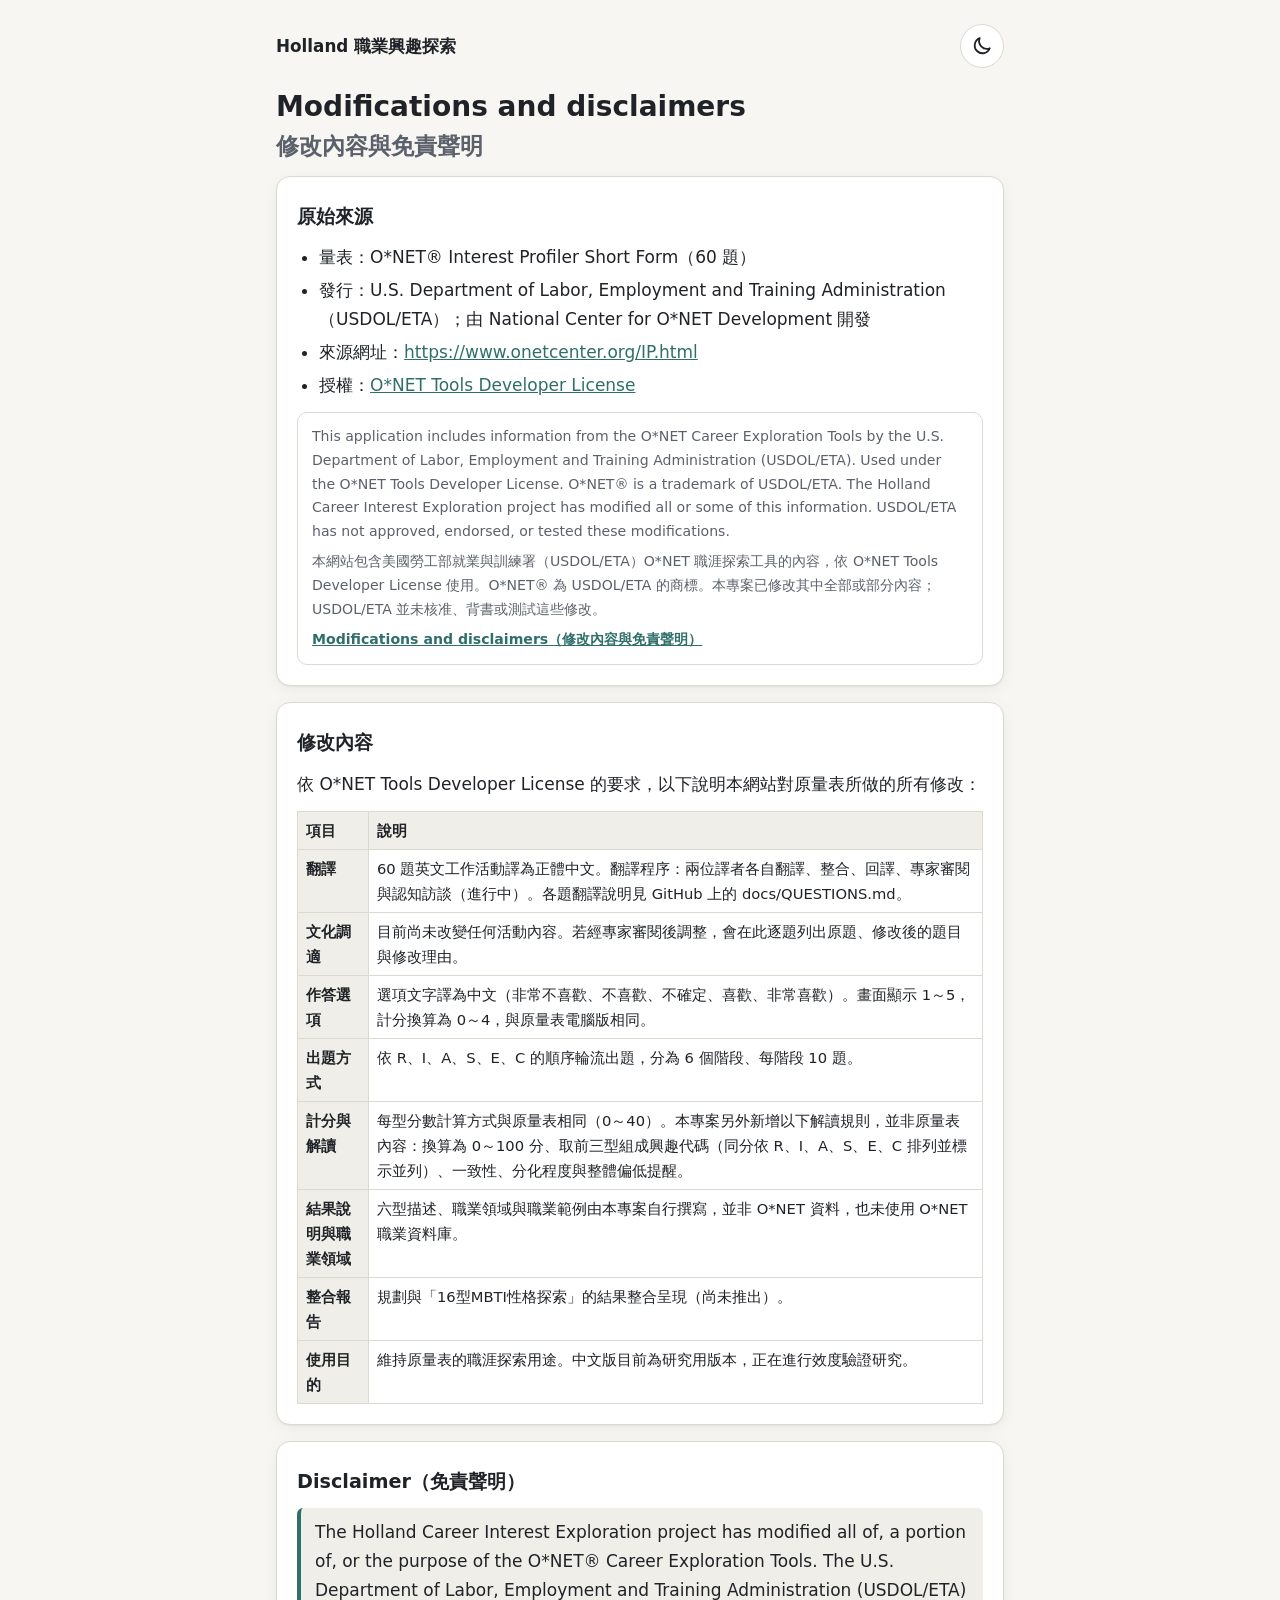
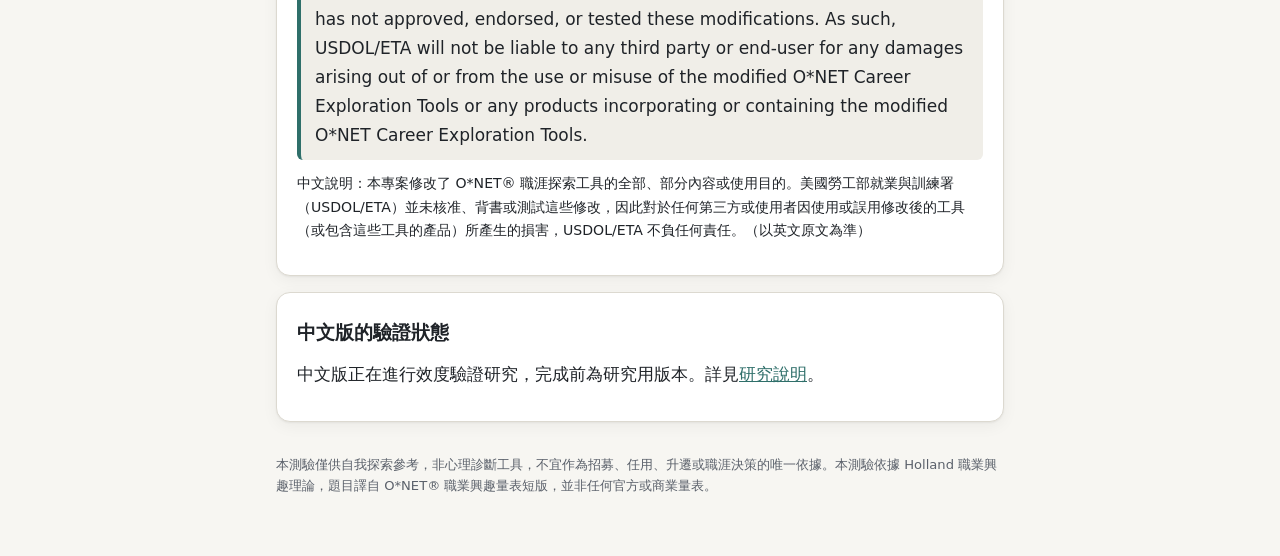
==== modifications.html @ e3d5d8a1 "建立 Holland 職業興趣探索研究用版本 - 題庫：O*NET Interest Profiler 短版 60 題，譯者一的中文翻譯（英文原文已逐題比對官方 PDF） - 譯者二翻譯表（僅英文原題" ====
<!doctype html>
<html lang="zh-Hant-TW">
<head>
  <meta charset="utf-8">
  <meta name="viewport" content="width=device-width, initial-scale=1">
  <!-- 研究用版本：效度驗證完成前不供搜尋引擎收錄 -->
  <meta name="robots" content="noindex, nofollow">
  <title>修改內容與免責聲明｜Holland 職業興趣探索</title>
  <link rel="icon" href="data:image/svg+xml,%3Csvg xmlns=%27http://www.w3.org/2000/svg%27 viewBox=%270 0 64 64%27%3E%3Crect width=%2764%27 height=%2764%27 rx=%2714%27 fill=%27%232c5e9e%27/%3E%3Ctext x=%2732%27 y=%2744%27 font-size=%2734%27 font-family=%27Arial,sans-serif%27 font-weight=%27700%27 fill=%27white%27 text-anchor=%27middle%27%3EH%3C/text%3E%3C/svg%3E">
  <meta name="theme-color" content="#2f6f6a">
  <script>
    // 套用使用者選擇的深色／淺色模式（放在樣式表前，避免畫面閃爍）
    try { const t = localStorage.getItem('holland-theme'); if (t === 'light' || t === 'dark') document.documentElement.setAttribute('data-theme', t); } catch (e) {}
  </script>
  <link rel="stylesheet" href="css/style.css?v=20261027-1">
</head>
<body>
  <main class="container doc-page">
    <header class="site-header">
      <a class="site-title" href="index.html">Holland 職業興趣探索</a>
    </header>

    <h1>Modifications and disclaimers<br><small class="muted">修改內容與免責聲明</small></h1>

    <section class="card">
      <h2>原始來源</h2>
      <ul>
        <li>量表：O*NET® Interest Profiler Short Form（60 題）</li>
        <li>發行：U.S. Department of Labor, Employment and Training Administration（USDOL/ETA）；由 National Center for O*NET Development 開發</li>
        <li>來源網址：<a href="https://www.onetcenter.org/IP.html">https://www.onetcenter.org/IP.html</a></li>
        <li>授權：<a href="https://www.onetcenter.org/license_toolsdev.html">O*NET Tools Developer License</a></li>
      </ul>
      <div class="onet-notice small">
        <p lang="en">This application includes information from the O*NET Career Exploration Tools by the U.S. Department of Labor, Employment and Training Administration (USDOL/ETA). Used under the O*NET Tools Developer License. O*NET® is a trademark of USDOL/ETA. The Holland Career Interest Exploration project has modified all or some of this information. USDOL/ETA has not approved, endorsed, or tested these modifications.</p>
        <p>本網站包含美國勞工部就業與訓練署（USDOL/ETA）O*NET 職涯探索工具的內容，依 O*NET Tools Developer License 使用。O*NET® 為 USDOL/ETA 的商標。本專案已修改其中全部或部分內容；USDOL/ETA 並未核准、背書或測試這些修改。</p>
        <p><a href="modifications.html">Modifications and disclaimers（修改內容與免責聲明）</a></p>
      </div>
    </section>

    <section class="card">
      <h2>修改內容</h2>
      <p>依 O*NET Tools Developer License 的要求，以下說明本網站對原量表所做的所有修改：</p>
      <div class="table-scroll">
        <table>
          <thead><tr><th scope="col">項目</th><th scope="col">說明</th></tr></thead>
          <tbody>
            <tr><th scope="row">翻譯</th><td>60 題英文工作活動譯為正體中文。翻譯程序：兩位譯者各自翻譯、整合、回譯、專家審閱與認知訪談（進行中）。各題翻譯說明見 GitHub 上的 docs/QUESTIONS.md。</td></tr>
            <tr><th scope="row">文化調適</th><td>目前尚未改變任何活動內容。若經專家審閱後調整，會在此逐題列出原題、修改後的題目與修改理由。</td></tr>
            <tr><th scope="row">作答選項</th><td>選項文字譯為中文（非常不喜歡、不喜歡、不確定、喜歡、非常喜歡）。畫面顯示 1～5，計分換算為 0～4，與原量表電腦版相同。</td></tr>
            <tr><th scope="row">出題方式</th><td>依 R、I、A、S、E、C 的順序輪流出題，分為 6 個階段、每階段 10 題。</td></tr>
            <tr><th scope="row">計分與解讀</th><td>每型分數計算方式與原量表相同（0～40）。本專案另外新增以下解讀規則，並非原量表內容：換算為 0～100 分、取前三型組成興趣代碼（同分依 R、I、A、S、E、C 排列並標示並列）、一致性、分化程度與整體偏低提醒。</td></tr>
            <tr><th scope="row">結果說明與職業領域</th><td>六型描述、職業領域與職業範例由本專案自行撰寫，並非 O*NET 資料，也未使用 O*NET 職業資料庫。</td></tr>
            <tr><th scope="row">整合報告</th><td>規劃與「16型MBTI性格探索」的結果整合呈現（尚未推出）。</td></tr>
            <tr><th scope="row">使用目的</th><td>維持原量表的職涯探索用途。中文版目前為研究用版本，正在進行效度驗證研究。</td></tr>
          </tbody>
        </table>
      </div>
    </section>

    <section class="card">
      <h2>Disclaimer（免責聲明）</h2>
      <blockquote lang="en">The Holland Career Interest Exploration project has modified all of, a portion of, or the purpose of the O*NET® Career Exploration Tools. The U.S. Department of Labor, Employment and Training Administration (USDOL/ETA) has not approved, endorsed, or tested these modifications. As such, USDOL/ETA will not be liable to any third party or end-user for any damages arising out of or from the use or misuse of the modified O*NET Career Exploration Tools or any products incorporating or containing the modified O*NET Career Exploration Tools.</blockquote>
      <p class="small">中文說明：本專案修改了 O*NET® 職涯探索工具的全部、部分內容或使用目的。美國勞工部就業與訓練署（USDOL/ETA）並未核准、背書或測試這些修改，因此對於任何第三方或使用者因使用或誤用修改後的工具（或包含這些工具的產品）所產生的損害，USDOL/ETA 不負任何責任。（以英文原文為準）</p>
    </section>

    <section class="card">
      <h2>中文版的驗證狀態</h2>
      <p>中文版正在進行效度驗證研究，完成前為研究用版本。詳見<a href="research.html">研究說明</a>。</p>
    </section>

    <footer class="site-footer">
      <p>本測驗僅供自我探索參考，非心理診斷工具，不宜作為招募、任用、升遷或職涯決策的唯一依據。本測驗依據 Holland 職業興趣理論，題目譯自 O*NET® 職業興趣量表短版，並非任何官方或商業量表。</p>
    </footer>
  </main>
  <script src="js/common.js?v=20261027-1"></script>
</body>
</html>
---- css/style.css ----
/* 16型MBTI性格探索 — 共用樣式 */

:root {
  --bg: #f7f6f2;
  --surface: #ffffff;
  --surface-2: #f0eee8;
  --text: #1f2328;
  --text-muted: #5b616b;
  --border: #dcd9d0;
  --accent: #2f6f6a;
  --accent-text: #ffffff;
  --accent-soft: #e3efed;
  --bar-first: #2f6f6a;
  --bar-second: #c98a3d;
  --warn-bg: #fff6e0;
  --warn-text: #6b4e00;
  --missing: #c62828;
  --radius: 14px;
  --shadow: 0 1px 2px rgba(0, 0, 0, 0.05), 0 4px 16px rgba(0, 0, 0, 0.05);
  color-scheme: light;
}

@media (prefers-color-scheme: dark) {
  :root:not([data-theme="light"]) {
    --bg: #15181b;
    --surface: #1e2226;
    --surface-2: #272c31;
    --text: #e8e6e1;
    --text-muted: #a3a9b1;
    --border: #353b42;
    --accent: #6fbdb5;
    --accent-text: #0f1a19;
    --accent-soft: #23393a;
    --bar-first: #6fbdb5;
    --bar-second: #e0a95f;
    --warn-bg: #3a3220;
    --warn-text: #f1d999;
    --missing: #f08080;
    --shadow: none;
    color-scheme: dark;
  }
}

:root[data-theme="dark"] {
  --bg: #15181b;
  --surface: #1e2226;
  --surface-2: #272c31;
  --text: #e8e6e1;
  --text-muted: #a3a9b1;
  --border: #353b42;
  --accent: #6fbdb5;
  --accent-text: #0f1a19;
  --accent-soft: #23393a;
  --bar-first: #6fbdb5;
  --bar-second: #e0a95f;
  --warn-bg: #3a3220;
  --warn-text: #f1d999;
  --missing: #f08080;
  --shadow: none;
  color-scheme: dark;
}

* { box-sizing: border-box; }

[hidden] { display: none !important; }

html { -webkit-text-size-adjust: 100%; }

body {
  margin: 0;
  background: var(--bg);
  color: var(--text);
  font-family: "PingFang TC", "Noto Sans TC", "Microsoft JhengHei", "Heiti TC", system-ui, sans-serif;
  font-size: 17px;
  line-height: 1.7;
}

a { color: var(--accent); }

.container {
  max-width: 760px;
  margin: 0 auto;
  padding: 24px 16px 48px;
}

.site-header {
  display: flex;
  align-items: center;
  justify-content: space-between;
  gap: 12px;
  margin-bottom: 20px;
}

.site-title {
  font-size: 1.05rem;
  font-weight: 700;
  color: var(--text);
  text-decoration: none;
}

.home-header { align-items: flex-start; margin-bottom: 4px; }

.theme-toggle {
  flex-shrink: 0;
  display: inline-flex;
  align-items: center;
  justify-content: center;
  width: 44px;
  height: 44px;
  margin-left: auto;
  border-radius: 50%;
  border: 1px solid var(--border);
  background: var(--surface);
  color: var(--text);
  cursor: pointer;
  -webkit-tap-highlight-color: transparent;
}

h1 { font-size: 1.75rem; line-height: 1.35; margin: 0 0 12px; }
h2 { font-size: 1.2rem; margin: 0 0 10px; }
h3 { font-size: 1.05rem; margin: 16px 0 6px; }
p { margin: 0 0 12px; }
ul { margin: 0 0 12px; padding-left: 1.3em; }
li { margin-bottom: 4px; }

.card {
  background: var(--surface);
  border: 1px solid var(--border);
  border-radius: var(--radius);
  box-shadow: var(--shadow);
  padding: 20px;
  margin-bottom: 16px;
}

.muted { color: var(--text-muted); }
.small { font-size: 0.88rem; }
.center { text-align: center; }

/* 按鈕 */
.btn {
  display: inline-flex;
  align-items: center;
  justify-content: center;
  min-height: 48px;
  padding: 10px 22px;
  border-radius: 999px;
  border: 1px solid var(--accent);
  background: var(--accent);
  color: var(--accent-text);
  font: inherit;
  font-weight: 600;
  text-decoration: none;
  cursor: pointer;
}
.btn:disabled { opacity: 0.45; cursor: not-allowed; filter: none; }
.btn-outline { background: transparent; color: var(--accent); }
.btn-text {
  border: none;
  background: none;
  color: var(--text-muted);
  font: inherit;
  cursor: pointer;
  padding: 8px 4px;
  text-decoration: underline;
}

.btn-row {
  display: flex;
  flex-wrap: wrap;
  gap: 10px;
  margin-top: 16px;
}
.btn-row.center { justify-content: center; }

:focus-visible { outline: 3px solid var(--accent); outline-offset: 2px; }

/* 首頁 */
.home-title {
  font-size: 2.4rem;
  font-weight: 800;
  line-height: 1.25;
  color: var(--accent);
  margin: 8px 0 4px;
}
.home-subtitle { font-size: 1.1rem; color: var(--text-muted); margin: 0 0 20px; }

.facts {
  display: grid;
  grid-template-columns: repeat(3, 1fr);
  gap: 10px;
  margin: 16px 0;
}
.fact {
  background: var(--surface-2);
  border-radius: 10px;
  padding: 12px 8px;
  text-align: center;
}
.fact strong { display: block; font-size: 1.3rem; white-space: nowrap; }
.fact span { font-size: 0.85rem; color: var(--text-muted); }

.dim-list { list-style: none; padding: 0; margin: 0; }
.dim-list li {
  display: flex;
  gap: 10px;
  padding: 8px 0;
  border-bottom: 1px solid var(--border);
}
.dim-list li:last-child { border-bottom: none; }
.dim-list .letters { font-weight: 700; min-width: 3.6em; color: var(--accent); }

.notice {
  background: var(--warn-bg);
  color: var(--warn-text);
  border-radius: 10px;
  padding: 12px 14px;
  font-size: 0.92rem;
}

/* 首頁插畫 */
.hero-art {
  --art-bg: #e3efed;
  --art-deco: #d3e6e3;
  --art-line: #8aa29f;
  --art-bubble: #ffffff;
  margin: 0 0 16px;
}
.hero-art svg { display: block; width: 100%; height: auto; }

@media (prefers-color-scheme: dark) {
  :root:not([data-theme="light"]) .hero-art {
    --art-bg: #23393a;
    --art-deco: #2b4647;
    --art-line: #5d7b78;
    --art-bubble: #e8e6e1;
  }
}

:root[data-theme="dark"] .hero-art {
  --art-bg: #23393a;
  --art-deco: #2b4647;
  --art-line: #5d7b78;
  --art-bubble: #e8e6e1;
}

/* 作答頁 */
.progress-wrap { margin-bottom: 20px; }
.progress-meta {
  display: flex;
  justify-content: space-between;
  font-size: 0.9rem;
  color: var(--text-muted);
  margin-bottom: 6px;
}
.progress {
  height: 8px;
  background: var(--surface-2);
  border-radius: 999px;
  overflow: hidden;
}
.progress-bar {
  height: 100%;
  width: 0;
  background: var(--accent);
  transition: width 0.25s ease;
}

.stage-title { font-size: 1.1rem; font-weight: 700; color: var(--accent); }
/* 換階段時程式會把焦點移到此標題（供螢幕報讀），不需顯示焦點框 */
.stage-title:focus { outline: none; }

.q-item { padding: 18px 16px 14px; margin-bottom: 12px; scroll-margin-top: 16px; border-top: 4px solid var(--accent); }
.q-item fieldset { border: none; margin: 0; padding: 0; min-width: 0; }
.q-item legend {
  font-size: 1.08rem;
  font-weight: 600;
  line-height: 1.6;
  margin-bottom: 14px;
  padding: 0;
}
.q-num { color: var(--accent); margin-right: 4px; font-variant-numeric: tabular-nums; }
.q-item.missing { border-color: var(--missing); box-shadow: 0 0 0 2px var(--missing); }
.q-missing-note { display: none; margin: 10px 0 0; font-size: 0.86rem; font-weight: 600; color: var(--missing); text-align: center; }
.q-item.missing .q-missing-note { display: block; }

.likert {
  display: grid;
  grid-template-columns: repeat(5, 1fr);
  gap: 6px;
  max-width: 400px;
  margin: 0 auto;
}
.likert label {
  position: relative;
  display: flex;
  justify-content: center;
  cursor: pointer;
  -webkit-tap-highlight-color: transparent;
}
.likert input {
  position: absolute;
  opacity: 0;
  width: 1px;
  height: 1px;
  margin: 0;
}
.likert .dot {
  display: flex;
  align-items: center;
  justify-content: center;
  width: 48px;
  height: 48px;
  border-radius: 50%;
  border: 2px solid var(--border);
  background: var(--surface);
  color: var(--text-muted);
  font-weight: 700;
  font-size: 1.05rem;
  font-variant-numeric: tabular-nums;
  transition: background 0.15s ease, border-color 0.15s ease;
}
.likert input:checked + .dot {
  background: var(--accent);
  border-color: var(--accent);
  color: var(--accent-text);
}
.likert input:focus-visible + .dot { outline: 3px solid var(--accent); outline-offset: 2px; }

.visually-hidden {
  position: absolute;
  width: 1px;
  height: 1px;
  overflow: hidden;
  clip: rect(0 0 0 0);
  white-space: nowrap;
}

.likert-anchors {
  display: flex;
  justify-content: space-between;
  max-width: 400px;
  margin: 6px auto 0;
  font-size: 0.82rem;
  color: var(--text-muted);
}

.stage-note { margin-top: 12px; text-align: center; font-size: 0.9rem; color: var(--warn-text); }

.quiz-nav {
  display: flex;
  justify-content: space-between;
  align-items: center;
  gap: 10px;
  margin-top: 20px;
}

/* 作答階段色系：6 個階段各用一個色系（對比度皆通過 WCAG AA） */
body[data-stage="1"] { --accent: #2f6f6a; --bg: #eef4f3; --accent-soft: #e3efed; --accent-text: #ffffff; } /* 青綠 */
body[data-stage="2"] { --accent: #2c5e9e; --bg: #eef2f8; --accent-soft: #e2eaf5; --accent-text: #ffffff; } /* 藍 */
body[data-stage="3"] { --accent: #6b4fa0; --bg: #f2eff7; --accent-soft: #e9e3f3; --accent-text: #ffffff; } /* 紫 */
body[data-stage="4"] { --accent: #a63f6a; --bg: #f8eff3; --accent-soft: #f3e2ea; --accent-text: #ffffff; } /* 玫紅 */
body[data-stage="5"] { --accent: #8a5a12; --bg: #f7f2e9; --accent-soft: #f1e6d3; --accent-text: #ffffff; } /* 琥珀 */
body[data-stage="6"] { --accent: #3d7330; --bg: #eff5ed; --accent-soft: #e3eedf; --accent-text: #ffffff; } /* 森綠 */

@media (prefers-color-scheme: dark) {
  :root:not([data-theme="light"]) body[data-stage="1"] { --accent: #6fbdb5; --bg: #141b1b; --accent-soft: #23393a; --accent-text: #0f1a19; }
  :root:not([data-theme="light"]) body[data-stage="2"] { --accent: #86aee6; --bg: #14181f; --accent-soft: #22304a; --accent-text: #0f1a19; }
  :root:not([data-theme="light"]) body[data-stage="3"] { --accent: #b9a3e3; --bg: #18161f; --accent-soft: #302a45; --accent-text: #0f1a19; }
  :root:not([data-theme="light"]) body[data-stage="4"] { --accent: #e891b4; --bg: #1e1519; --accent-soft: #45283a; --accent-text: #0f1a19; }
  :root:not([data-theme="light"]) body[data-stage="5"] { --accent: #e0b062; --bg: #1d1912; --accent-soft: #45391f; --accent-text: #0f1a19; }
  :root:not([data-theme="light"]) body[data-stage="6"] { --accent: #93c785; --bg: #151b14; --accent-soft: #2a3f25; --accent-text: #0f1a19; }
}

:root[data-theme="dark"] body[data-stage="1"] { --accent: #6fbdb5; --bg: #141b1b; --accent-soft: #23393a; --accent-text: #0f1a19; }
:root[data-theme="dark"] body[data-stage="2"] { --accent: #86aee6; --bg: #14181f; --accent-soft: #22304a; --accent-text: #0f1a19; }
:root[data-theme="dark"] body[data-stage="3"] { --accent: #b9a3e3; --bg: #18161f; --accent-soft: #302a45; --accent-text: #0f1a19; }
:root[data-theme="dark"] body[data-stage="4"] { --accent: #e891b4; --bg: #1e1519; --accent-soft: #45283a; --accent-text: #0f1a19; }
:root[data-theme="dark"] body[data-stage="5"] { --accent: #e0b062; --bg: #1d1912; --accent-soft: #45391f; --accent-text: #0f1a19; }
:root[data-theme="dark"] body[data-stage="6"] { --accent: #93c785; --bg: #151b14; --accent-soft: #2a3f25; --accent-text: #0f1a19; }

body[data-stage] { transition: background-color 0.3s ease; }

/* 結果與報告 */
.type-hero { text-align: center; padding: 28px 20px; }
.type-label { color: var(--text-muted); font-size: 0.95rem; margin-bottom: 4px; }
.type-code {
  font-size: 3.4rem;
  font-weight: 800;
  letter-spacing: 0.08em;
  line-height: 1.1;
  color: var(--accent);
  margin: 4px 0 8px;
}
.type-name { font-size: 1.4rem; font-weight: 700; margin-bottom: 6px; }
.type-tagline { color: var(--text-muted); margin: 0; }

.dim-row { margin-bottom: 18px; }
.dim-row:last-child { margin-bottom: 0; }
.dim-title {
  display: flex;
  justify-content: space-between;
  font-size: 0.92rem;
  color: var(--text-muted);
  margin-bottom: 4px;
}
.dim-ends {
  display: flex;
  justify-content: space-between;
  font-weight: 600;
  margin-bottom: 4px;
}
.dim-ends .chosen { color: var(--accent); }
.bar {
  display: flex;
  height: 14px;
  border-radius: 999px;
  overflow: hidden;
  background: var(--surface-2);
}
.bar-first { background: var(--bar-first); }
.bar-second { background: var(--bar-second); }
.dim-unclear {
  margin-top: 6px;
  font-size: 0.86rem;
  color: var(--warn-text);
  background: var(--warn-bg);
  border-radius: 8px;
  padding: 6px 10px;
}

.report-meta {
  display: flex;
  justify-content: space-between;
  flex-wrap: wrap;
  gap: 4px 12px;
  font-size: 0.88rem;
  color: var(--text-muted);
  margin-bottom: 12px;
}

.kv { margin: 0; }
.kv dt { font-weight: 700; margin-top: 8px; }
.kv dd { margin: 2px 0 0; }

.tags { display: flex; flex-wrap: wrap; gap: 8px; list-style: none; padding: 0; }
.tags li {
  background: var(--accent-soft);
  border-radius: 999px;
  padding: 4px 12px;
  margin: 0;
  font-size: 0.92rem;
}

.site-footer {
  margin-top: 32px;
  font-size: 0.82rem;
  color: var(--text-muted);
  line-height: 1.6;
}

.error-box { text-align: center; }

@media (max-width: 480px) {
  body { font-size: 16px; }
  h1 { font-size: 1.5rem; }
  .card { padding: 16px; }
  .type-code { font-size: 2.8rem; }
  .home-title { font-size: 2rem; }
  .likert .dot { width: 44px; height: 44px; }
  .btn-row .btn { flex: 1 1 100%; }
}


/* 只在有滑鼠的裝置顯示 hover 效果，避免手機點選後殘留外框，看起來像已選取 */
@media (hover: hover) and (pointer: fine) {
  .btn:hover { filter: brightness(1.06); }
  .likert label:hover .dot { border-color: var(--accent); }
}

@media (max-width: 360px) {
  .fact strong { font-size: 1.1rem; }
}

/* ===== Holland 職業興趣探索 ===== */

/* 六角形雷達圖 */
.radar-wrap { display: flex; justify-content: center; margin: 4px 0 12px; }
.radar { width: 100%; max-width: 360px; height: auto; overflow: visible; }
.radar-grid { fill: none; stroke: var(--border); stroke-width: 1; }
.radar-area { fill: var(--accent); fill-opacity: 0.22; stroke: var(--accent); stroke-width: 2.5; stroke-linejoin: round; }
.radar-dot { fill: var(--accent); }
.radar-label { font-size: 12.5px; fill: var(--text-muted); }
.radar-label.top { fill: var(--accent); font-weight: 700; }

/* 六型分數長條 */
.score-bars { display: grid; gap: 8px; }
.score-row { display: grid; grid-template-columns: 5.6em 1fr 2.2em; align-items: center; gap: 10px; font-size: 0.95rem; }
.score-row .bar { height: 12px; }
.score-row.top .score-name, .score-row.top .score-num { color: var(--accent); font-weight: 700; }
.score-num { text-align: right; font-variant-numeric: tabular-nums; }

.interpret-notes li { color: var(--text); }
.top-type + .top-type { border-top: 1px solid var(--border); margin-top: 12px; padding-top: 4px; }

/* O*NET 授權要求的改作聲明 */
.onet-notice {
  margin-top: 12px;
  padding: 12px 14px;
  border: 1px solid var(--border);
  border-radius: 10px;
  background: var(--surface);
  color: var(--text-muted);
}
.onet-notice p { margin: 0 0 6px; }
.onet-notice p:last-child { margin-bottom: 0; }
.onet-notice a { font-weight: 600; }

.research-banner { margin-bottom: 16px; }

/* 修改說明與研究說明頁 */
.doc-page h2 { margin-top: 4px; }
.doc-page blockquote {
  margin: 8px 0 12px;
  padding: 10px 14px;
  border-left: 4px solid var(--accent);
  background: var(--surface-2);
  border-radius: 6px;
}
.doc-page table { width: 100%; border-collapse: collapse; font-size: 0.92rem; }
.doc-page th, .doc-page td { border: 1px solid var(--border); padding: 6px 8px; text-align: left; vertical-align: top; }
.doc-page th { background: var(--surface-2); }
.table-scroll { overflow-x: auto; }
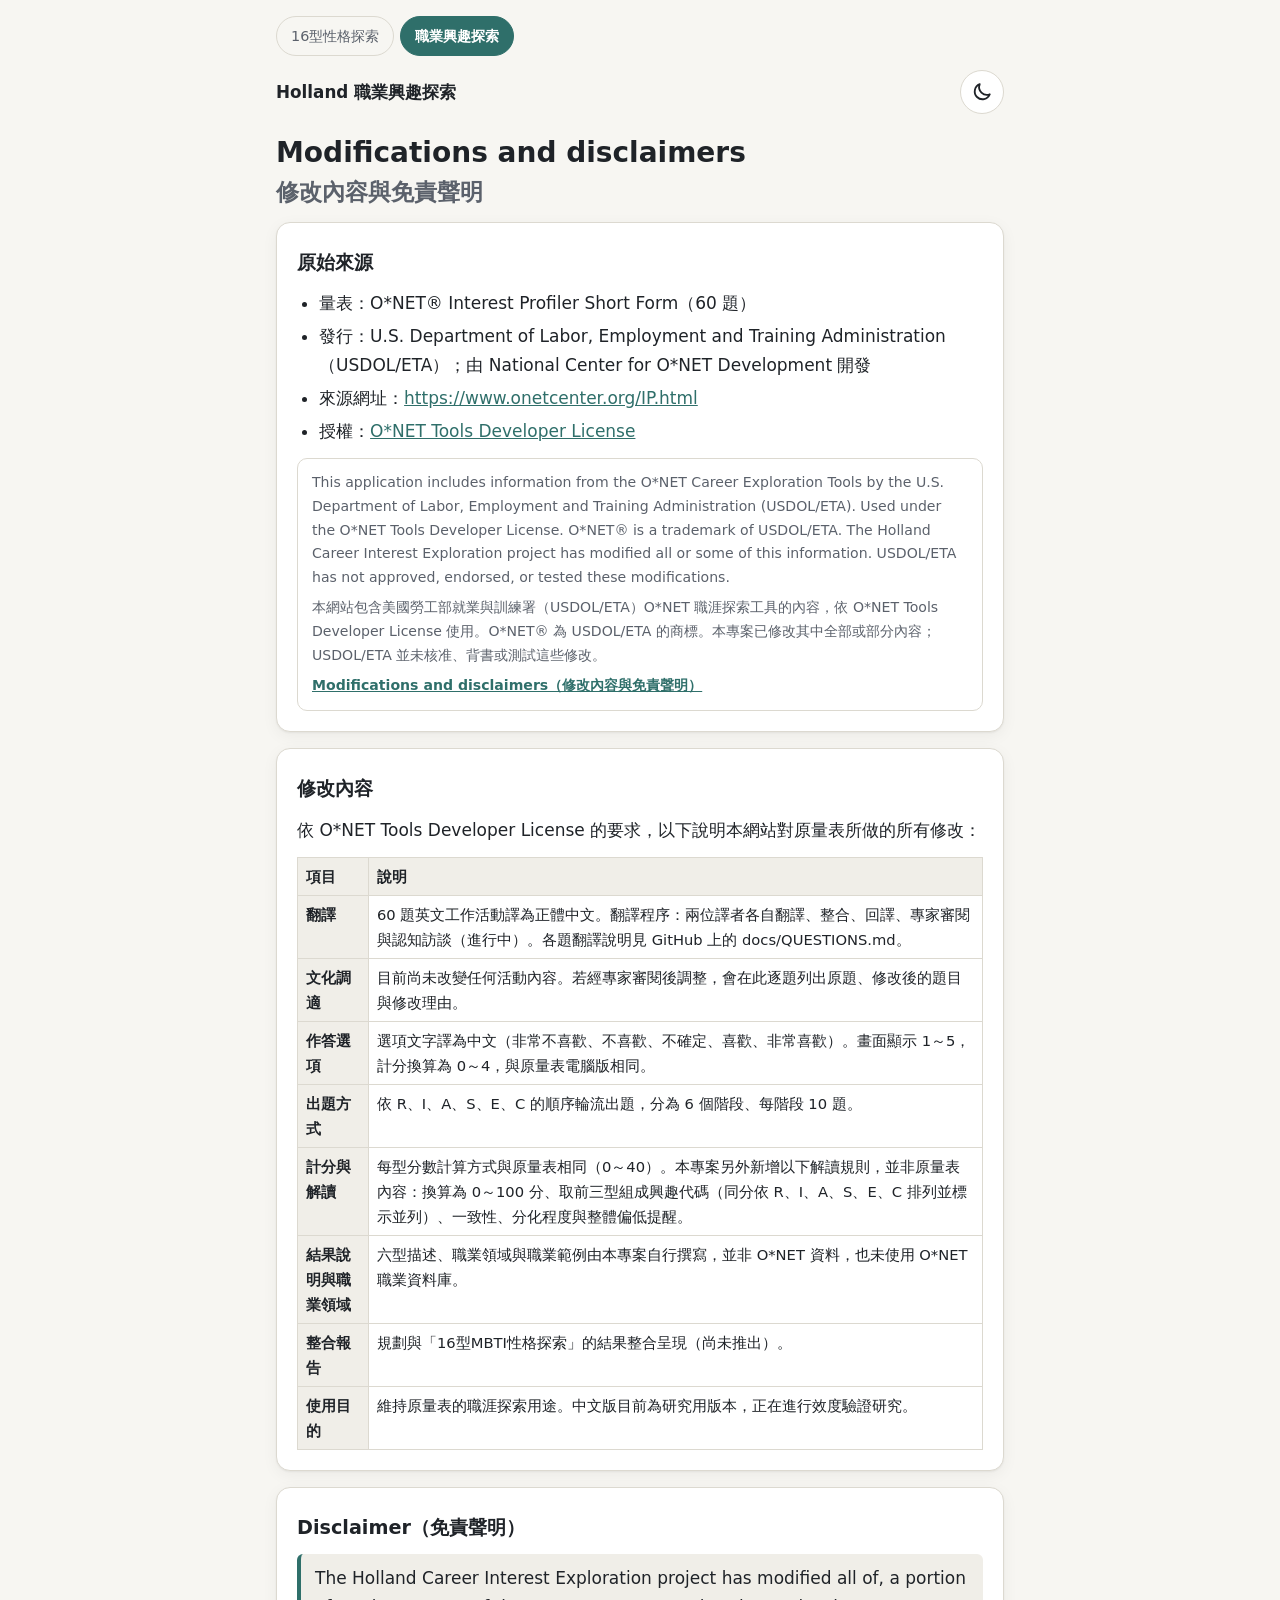
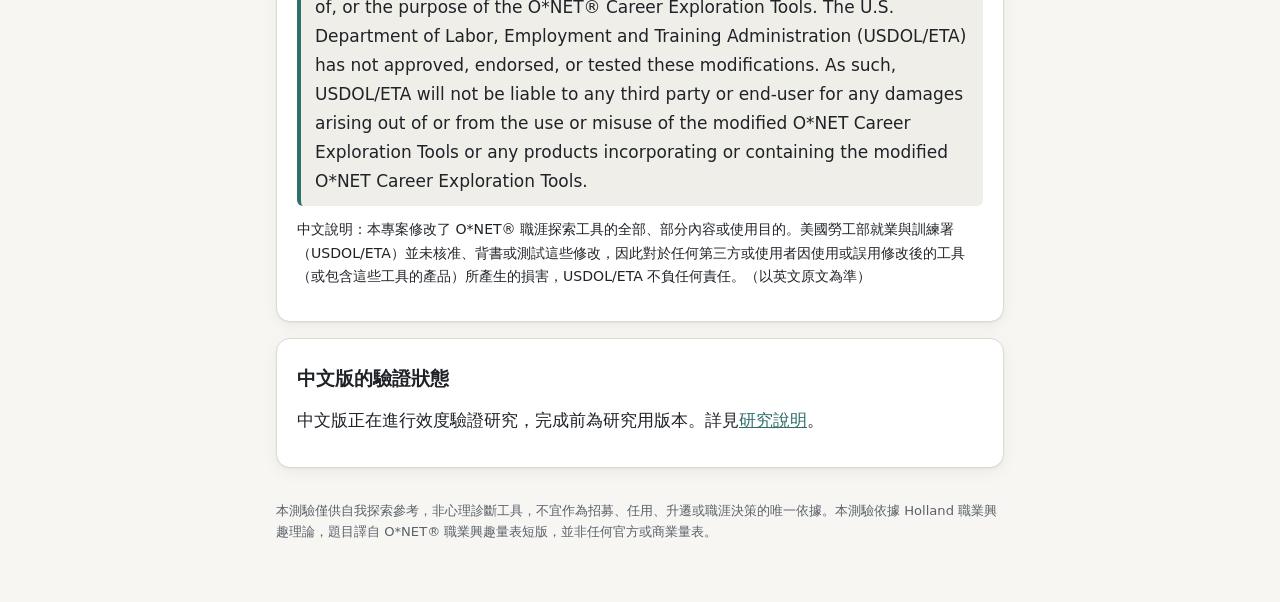
==== commit 3af35eb4: "site: 加入網站切換導覽列（連到 16型性格探索） - 每頁上方加入「16型性格探索／職業興趣探索」切換標籤，標示目前網站 - 依 O*NET 授權，驗證完成前不在公開的 MBTI 網站放入口，因" ====
--- a/modifications.html
+++ b/modifications.html
@@ -12,10 +12,14 @@
     // 套用使用者選擇的深色／淺色模式（放在樣式表前，避免畫面閃爍）
     try { const t = localStorage.getItem('holland-theme'); if (t === 'light' || t === 'dark') document.documentElement.setAttribute('data-theme', t); } catch (e) {}
   </script>
-  <link rel="stylesheet" href="css/style.css?v=20261027-1">
+  <link rel="stylesheet" href="css/style.css?v=20261028-1">
 </head>
 <body>
   <main class="container doc-page">
+    <nav class="site-nav" aria-label="網站切換">
+      <a href="../mbti/">16型性格探索</a>
+      <a href="index.html" aria-current="page">職業興趣探索</a>
+    </nav>
     <header class="site-header">
       <a class="site-title" href="index.html">Holland 職業興趣探索</a>
     </header>
@@ -72,6 +76,6 @@
       <p>本測驗僅供自我探索參考，非心理診斷工具，不宜作為招募、任用、升遷或職涯決策的唯一依據。本測驗依據 Holland 職業興趣理論，題目譯自 O*NET® 職業興趣量表短版，並非任何官方或商業量表。</p>
     </footer>
   </main>
-  <script src="js/common.js?v=20261027-1"></script>
+  <script src="js/common.js?v=20261028-1"></script>
 </body>
 </html>
--- a/css/style.css
+++ b/css/style.css
@@ -530,3 +530,31 @@
 .doc-page th, .doc-page td { border: 1px solid var(--border); padding: 6px 8px; text-align: left; vertical-align: top; }
 .doc-page th { background: var(--surface-2); }
 .table-scroll { overflow-x: auto; }
+
+/* 網站切換導覽列（16型性格探索／職業興趣探索） */
+.site-nav {
+  display: flex;
+  gap: 6px;
+  margin: -8px 0 14px;
+  font-size: 0.9rem;
+}
+.site-nav a {
+  display: inline-flex;
+  align-items: center;
+  min-height: 40px;
+  padding: 4px 14px;
+  border-radius: 999px;
+  border: 1px solid var(--border);
+  color: var(--text-muted);
+  text-decoration: none;
+  -webkit-tap-highlight-color: transparent;
+}
+.site-nav a[aria-current="page"] {
+  background: var(--accent);
+  border-color: var(--accent);
+  color: var(--accent-text);
+  font-weight: 600;
+}
+@media (hover: hover) and (pointer: fine) {
+  .site-nav a:not([aria-current]):hover { border-color: var(--accent); color: var(--accent); }
+}
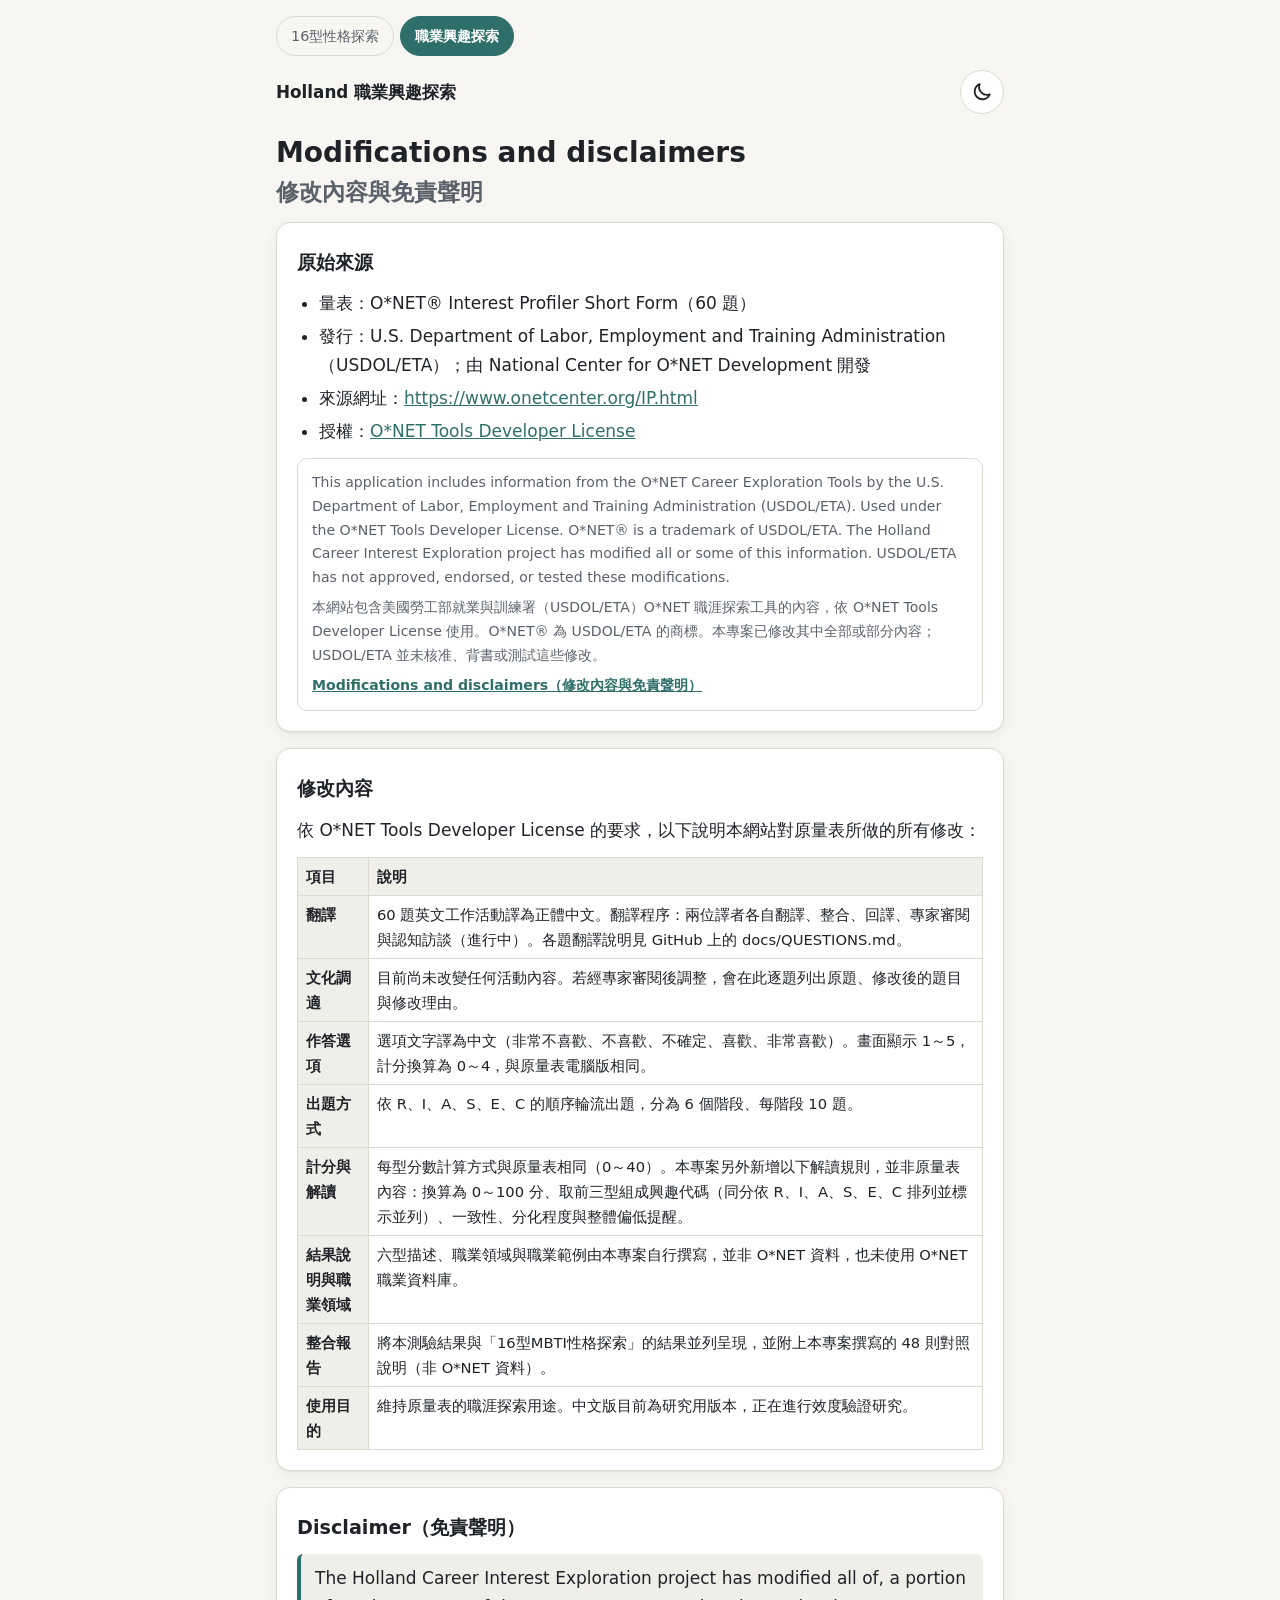
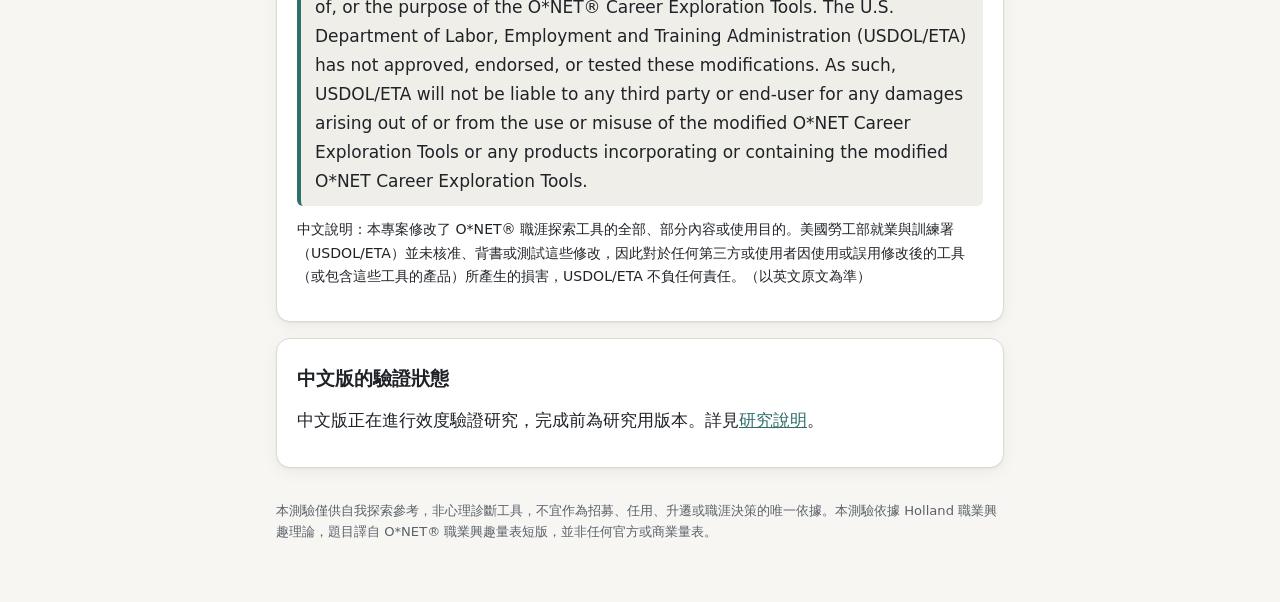
==== commit c051f899: "site: 整合報告頁（16 型性格 × Holland 職業興趣） - combined.html：並列兩個測驗結果，依 Holland 前兩型 × 16 型四個字母列出對照說明；偏好不明顯的向度另" ====
--- a/modifications.html
+++ b/modifications.html
@@ -12,7 +12,7 @@
     // 套用使用者選擇的深色／淺色模式（放在樣式表前，避免畫面閃爍）
     try { const t = localStorage.getItem('holland-theme'); if (t === 'light' || t === 'dark') document.documentElement.setAttribute('data-theme', t); } catch (e) {}
   </script>
-  <link rel="stylesheet" href="css/style.css?v=20261028-1">
+  <link rel="stylesheet" href="css/style.css?v=20261028-4">
 </head>
 <body>
   <main class="container doc-page">
@@ -54,7 +54,7 @@
             <tr><th scope="row">出題方式</th><td>依 R、I、A、S、E、C 的順序輪流出題，分為 6 個階段、每階段 10 題。</td></tr>
             <tr><th scope="row">計分與解讀</th><td>每型分數計算方式與原量表相同（0～40）。本專案另外新增以下解讀規則，並非原量表內容：換算為 0～100 分、取前三型組成興趣代碼（同分依 R、I、A、S、E、C 排列並標示並列）、一致性、分化程度與整體偏低提醒。</td></tr>
             <tr><th scope="row">結果說明與職業領域</th><td>六型描述、職業領域與職業範例由本專案自行撰寫，並非 O*NET 資料，也未使用 O*NET 職業資料庫。</td></tr>
-            <tr><th scope="row">整合報告</th><td>規劃與「16型MBTI性格探索」的結果整合呈現（尚未推出）。</td></tr>
+            <tr><th scope="row">整合報告</th><td>將本測驗結果與「16型MBTI性格探索」的結果並列呈現，並附上本專案撰寫的 48 則對照說明（非 O*NET 資料）。</td></tr>
             <tr><th scope="row">使用目的</th><td>維持原量表的職涯探索用途。中文版目前為研究用版本，正在進行效度驗證研究。</td></tr>
           </tbody>
         </table>
@@ -76,6 +76,6 @@
       <p>本測驗僅供自我探索參考，非心理診斷工具，不宜作為招募、任用、升遷或職涯決策的唯一依據。本測驗依據 Holland 職業興趣理論，題目譯自 O*NET® 職業興趣量表短版，並非任何官方或商業量表。</p>
     </footer>
   </main>
-  <script src="js/common.js?v=20261028-1"></script>
+  <script src="js/common.js?v=20261028-4"></script>
 </body>
 </html>
--- a/css/style.css
+++ b/css/style.css
@@ -558,3 +558,11 @@
 @media (hover: hover) and (pointer: fine) {
   .site-nav a:not([aria-current]):hover { border-color: var(--accent); color: var(--accent); }
 }
+
+/* 整合報告 */
+.combo-grid { display: grid; gap: 0 16px; }
+@media (min-width: 720px) {
+  .combo-grid { grid-template-columns: 1fr 1fr; }
+}
+body.pdf-export .combo-grid { grid-template-columns: 1fr 1fr; }
+.combo-code { font-size: 1.25rem; font-weight: 800; color: var(--accent); margin-bottom: 4px; }
